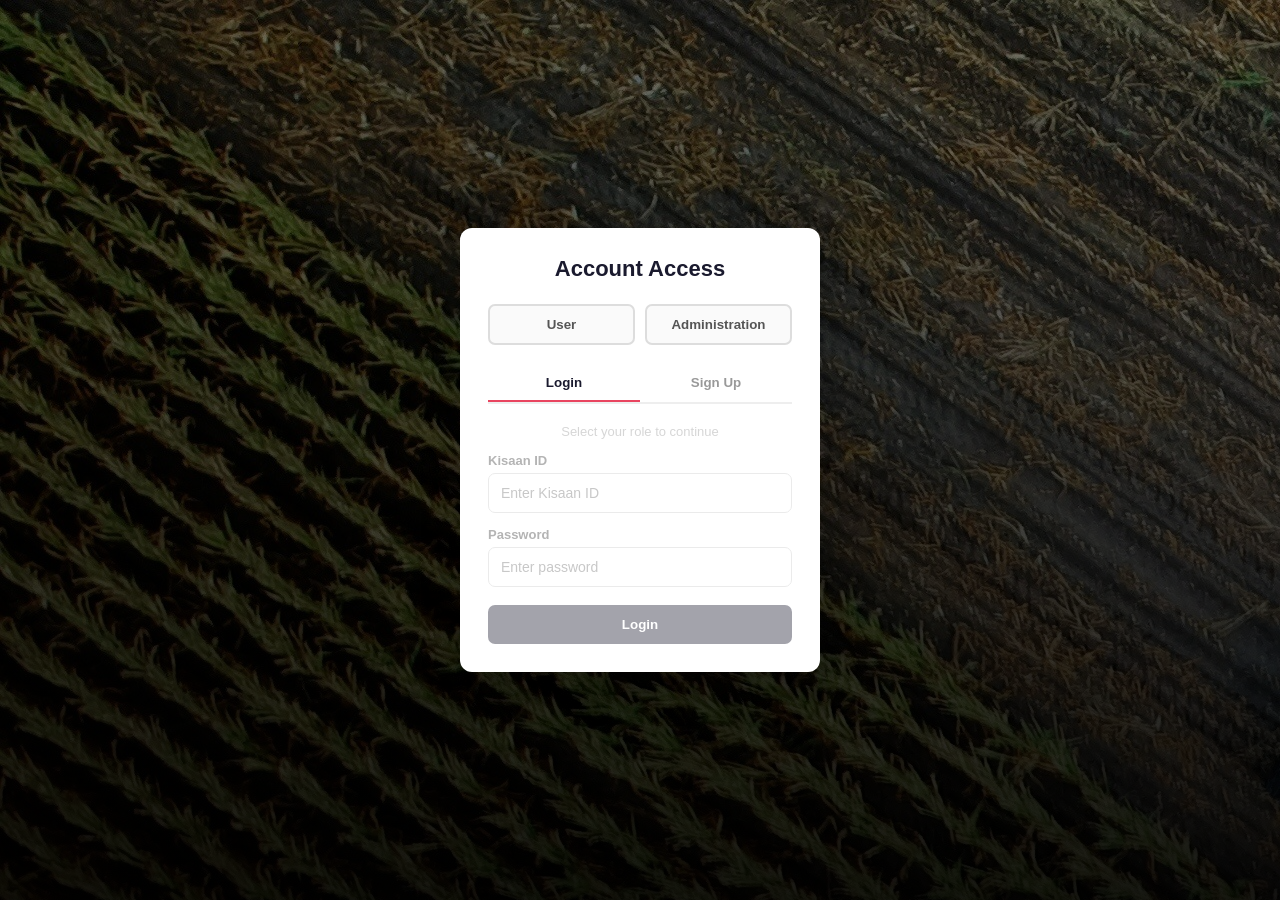
==== templates/login.html @ 935d1d6b "add login page" ====
<!DOCTYPE html>
<html lang="en">
<head>
    <meta charset="UTF-8">
    <meta name="viewport" content="width=device-width, initial-scale=1.0">
    <link rel="stylesheet" href="../static/css/login.css">
    <title>Login</title>
</head>

<body>
    
    <div class="modal-overlay">

        <div class="login-card">

            <h2>Account Access</h2>

            <div class="role-selection">
                <button type="button" class="role-btn" data-role="user"> User </button>
                <button type="button" class="role-btn" data-role="admin"> Administration </button>
            </div>

            <div class="mode-selection">
                <button type="button" class="mode-btn active" data-mode="login"> Login </button>
                <button type="button" class="mode-btn" data-mode="signup"> Sign Up </button>
            </div>

            
            <div class="form-container">

                <p class="instruction">
                    Select your role to continue
                </p>

                <!-- Login form -->
                <form class="auth-form login-form">

                    <div class="user-field">
                        <label for="login-user-id">Kisaan ID</label>
                        <input
                            id="login-user-id"
                            type="text"
                            placeholder="Enter Kisaan ID"
                            required
                        >
                    </div>

                    <div class="admin-field">
                        <label for="login-admin-id">Center ID</label>
                        <input
                            id="login-admin-id"
                            type="text"
                            placeholder="Enter Center ID"
                            required
                        >
                    </div>

                    <div>
                        <label for="login-password">Password</label>
                        <input
                            id="login-password"
                            type="password"
                            placeholder="Enter password"
                            required
                        >
                    </div>

                    <button type="submit" class="submit-btn">
                        Login
                    </button>

                </form>


                <!-- Signup form -->
                <form class="auth-form signup-form">

                    <div class="user-field">
                        <label for="signup-user-id">Kisaan ID</label>
                        <input
                            id="signup-user-id"
                            type="text"
                            placeholder="Enter Kisaan ID"
                            required
                        >
                    </div>

                    <div class="admin-field">
                        <label for="signup-admin-id">Center ID</label>
                        <input
                            id="signup-admin-id"
                            type="text"
                            placeholder="Enter Center ID"
                            required
                        >
                    </div>

                    <div>
                        <label for="signup-password">Password</label>
                        <input
                            id="signup-password"
                            type="password"
                            placeholder="Create password"
                            required
                        >
                    </div>

                    <div>
                        <label for="confirm-password">Confirm Password</label>
                        <input
                            id="confirm-password"
                            type="password"
                            placeholder="Confirm password"
                            required
                        >
                    </div>

                    <button type="submit" class="submit-btn">
                        Sign Up
                    </button>

                </form>

            </div>

        </div>

    </div>

    <script src="../static/js/login.js"></script>

</body>
</html>
---- static/css/login.css ----
* {
    margin: 0;
    padding: 0;
    box-sizing: border-box;
}

body {
    min-height: 100vh;
    font-family: Arial, sans-serif;
    background: #f5f5f7;
}


/* Dark background */

.modal-overlay {
    position: fixed;
    inset: 0;

    display: flex;
    justify-content: center;
    align-items: center;

    /* background: rgba(0, 0, 0, 0.5); */
      background-image: linear-gradient(to top, rgba(0, 0, 0, 0.9), rgba(0, 0, 0, 0.5)), url("../images/no-one-cares-l_5MJnbrmrs-unsplash.jpg");


    padding: 20px;
}


/* Card */

.login-card {
    width: 360px;
    max-width: 100%;

    padding: 28px;

    background: white;
    border-radius: 12px;

    box-shadow: 0 15px 40px rgba(0, 0, 0, 0.2);
}

.login-card h2 {
    margin-bottom: 22px;

    text-align: center;

    color: #1a1a2e;
    font-size: 22px;
}


/* User / Administration */

.role-selection {
    display: flex;
    gap: 10px;

    margin-bottom: 20px;
}

.role-btn {
    flex: 1;

    padding: 11px;

    border: 2px solid #ddd;
    border-radius: 7px;

    background: #fafafa;
    color: #555;

    font-weight: 600;

    cursor: pointer;

    transition: 0.2s;
}

.role-btn:hover,
.role-btn.selected {
    border-color: #e94560;

    background: #e94560;
    color: white;
}


/* Login / Sign Up */

.mode-selection {
    display: flex;

    border-bottom: 2px solid #eee;

    margin-bottom: 20px;
}

.mode-btn {
    flex: 1;

    padding: 10px;

    border: none;
    border-bottom: 2px solid transparent;

    background: none;

    color: #999;

    font-weight: 600;

    cursor: pointer;
}

.mode-btn.active {
    color: #1a1a2e;
    border-bottom-color: #e94560;
}


/* Form locked initially */

.form-container {
    opacity: 0.4;
    pointer-events: none;

    transition: opacity 0.2s;
}

.form-container.enabled {
    opacity: 1;
    pointer-events: auto;
}

.instruction {
    margin-bottom: 14px;

    text-align: center;

    color: #999;
    font-size: 13px;
}


/* Forms */

.auth-form {
    display: flex;
    flex-direction: column;
    gap: 14px;
}

.auth-form label {
    display: block;

    margin-bottom: 5px;

    color: #444;

    font-size: 13px;
    font-weight: 600;
}

.auth-form input {
    width: 100%;

    padding: 11px 12px;

    border: 1px solid #ccc;
    border-radius: 7px;

    font-size: 14px;

    outline: none;
}

.auth-form input:focus {
    border-color: #e94560;

    box-shadow: 0 0 0 2px rgba(233, 69, 96, 0.1);
}


/* Submit */

.submit-btn {
    width: 100%;

    padding: 12px;

    margin-top: 4px;

    border: none;
    border-radius: 7px;

    background: #1a1a2e;
    color: white;

    font-weight: 600;

    cursor: pointer;

    transition: 0.2s;
}

.submit-btn:hover {
    background: #e94560;
}


/* Initial state */

.admin-field,
.signup-form {
    display: none;
}


/* Mobile */

@media (max-width: 480px) {

    .login-card {
        padding: 24px 20px;
    }

    .login-card h2 {
        font-size: 20px;
    }

    .role-btn {
        font-size: 14px;
    }
}
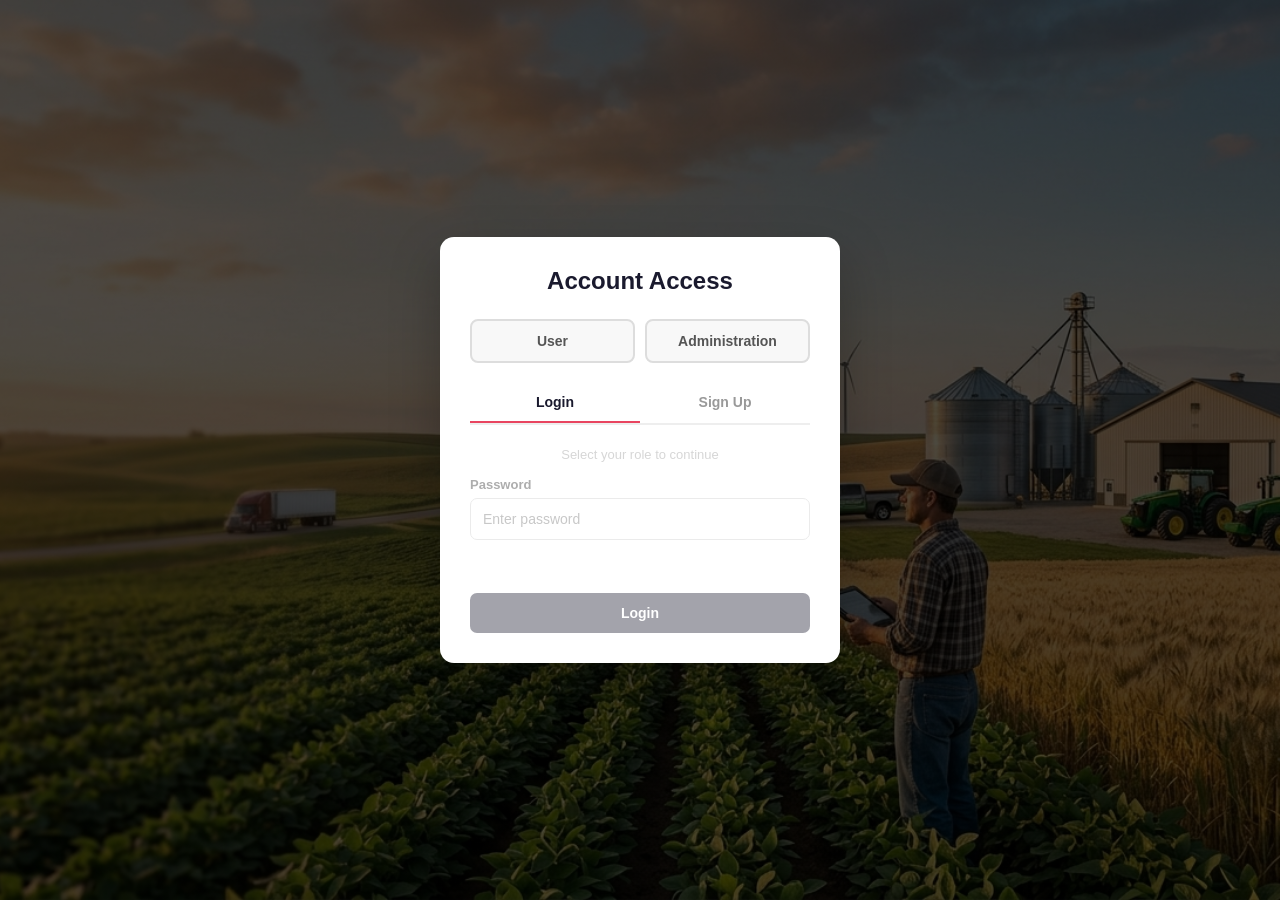
==== commit 6f98777d: "updated login files and images folder" ====
--- a/templates/login.html
+++ b/templates/login.html
@@ -1,121 +1,311 @@
 <!DOCTYPE html>
 <html lang="en">
+
 <head>
     <meta charset="UTF-8">
     <meta name="viewport" content="width=device-width, initial-scale=1.0">
+
     <link rel="stylesheet" href="../static/css/login.css">
-    <title>Login</title>
+
+    <title>Account Access</title>
 </head>
 
 <body>
-    
-    <div class="modal-overlay">
+
+    <div class="modal-overlay" id="login-modal">
 
         <div class="login-card">
 
             <h2>Account Access</h2>
 
+            <!-- ================= ROLE ================= -->
+
             <div class="role-selection">
-                <button type="button" class="role-btn" data-role="user"> User </button>
-                <button type="button" class="role-btn" data-role="admin"> Administration </button>
+
+                <button
+                    type="button"
+                    class="role-btn"
+                    data-role="user">
+                    User
+                </button>
+
+                <button
+                    type="button"
+                    class="role-btn"
+                    data-role="admin">
+                    Administration
+                </button>
+
             </div>
 
+
+            <!-- ================= LOGIN / SIGNUP ================= -->
+
             <div class="mode-selection">
-                <button type="button" class="mode-btn active" data-mode="login"> Login </button>
-                <button type="button" class="mode-btn" data-mode="signup"> Sign Up </button>
+
+                <button
+                    type="button"
+                    class="mode-btn active"
+                    data-mode="login">
+                    Login
+                </button>
+
+                <button
+                    type="button"
+                    class="mode-btn"
+                    data-mode="signup">
+                    Sign Up
+                </button>
+
             </div>
 
-            
+
+            <!-- ================= FORM AREA ================= -->
+
             <div class="form-container">
 
                 <p class="instruction">
                     Select your role to continue
                 </p>
 
-                <!-- Login form -->
-                <form class="auth-form login-form">
+
+                <!-- ================= LOGIN ================= -->
+
+                <form
+                    class="auth-form login-form"
+                    id="login-form"
+                    novalidate>
+
+                    <!-- User Aadhaar -->
 
                     <div class="user-field">
-                        <label for="login-user-id">Kisaan ID</label>
-                        <input
-                            id="login-user-id"
-                            type="text"
-                            placeholder="Enter Kisaan ID"
-                            required
-                        >
-                    </div>
+
+                        <label for="login-aadhar">
+                            Aadhaar Number
+                        </label>
+
+                        <input
+                            id="login-aadhar"
+                            name="aadhar"
+                            type="text"
+                            inputmode="numeric"
+                            maxlength="12"
+                            placeholder="Enter 12-digit Aadhaar number">
+
+                        <small class="error-message"></small>
+
+                    </div>
+
+
+                    <!-- Admin Username -->
 
                     <div class="admin-field">
-                        <label for="login-admin-id">Center ID</label>
-                        <input
-                            id="login-admin-id"
-                            type="text"
-                            placeholder="Enter Center ID"
-                            required
-                        >
-                    </div>
+
+                        <label for="login-username">
+                            Username
+                        </label>
+
+                        <input
+                            id="login-username"
+                            name="username"
+                            type="text"
+                            placeholder="Enter username">
+
+                        <small class="error-message"></small>
+
+                    </div>
+
+
+                    <!-- Password -->
 
                     <div>
-                        <label for="login-password">Password</label>
+
+                        <label for="login-password">
+                            Password
+                        </label>
+
                         <input
                             id="login-password"
+                            name="password"
                             type="password"
-                            placeholder="Enter password"
-                            required
-                        >
-                    </div>
-
-                    <button type="submit" class="submit-btn">
+                            placeholder="Enter password">
+
+                        <small class="error-message"></small>
+
+                    </div>
+
+
+                    <p class="form-status"></p>
+
+
+                    <button
+                        type="submit"
+                        class="submit-btn">
                         Login
                     </button>
 
                 </form>
 
 
-                <!-- Signup form -->
-                <form class="auth-form signup-form">
+
+                <!-- ================= SIGN UP ================= -->
+
+                <form
+                    class="auth-form signup-form"
+                    id="signup-form"
+                    novalidate>
+
+                    <!-- User Aadhaar -->
 
                     <div class="user-field">
-                        <label for="signup-user-id">Kisaan ID</label>
-                        <input
-                            id="signup-user-id"
-                            type="text"
-                            placeholder="Enter Kisaan ID"
-                            required
-                        >
-                    </div>
+
+                        <label for="signup-aadhar">
+                            Aadhaar Number
+                        </label>
+
+                        <input
+                            id="signup-aadhar"
+                            name="aadhar"
+                            type="text"
+                            inputmode="numeric"
+                            maxlength="12"
+                            placeholder="Enter 12-digit Aadhaar number">
+
+                        <small class="error-message"></small>
+
+                    </div>
+
+
+                    <!-- User Name -->
+
+                    <div class="user-field">
+
+                        <label for="signup-name">
+                            Full Name
+                        </label>
+
+                        <input
+                            id="signup-name"
+                            name="name"
+                            type="text"
+                            placeholder="Enter your full name">
+
+                        <small class="error-message"></small>
+
+                    </div>
+
+
+                    <!-- User Mobile -->
+
+                    <div class="user-field">
+
+                        <label for="signup-mobile">
+                            Mobile Number
+                        </label>
+
+                        <input
+                            id="signup-mobile"
+                            name="mobile"
+                            type="tel"
+                            inputmode="numeric"
+                            maxlength="10"
+                            placeholder="Enter 10-digit mobile number">
+
+                        <small class="error-message"></small>
+
+                    </div>
+
+
+                    <!-- OTP -->
+
+                    <div class="user-field otp-field">
+
+                        <label for="signup-otp">
+                            OTP
+                        </label>
+
+                        <input
+                            id="signup-otp"
+                            name="otp"
+                            type="text"
+                            inputmode="numeric"
+                            maxlength="6"
+                            placeholder="Enter 6-digit OTP">
+
+                        <small class="otp-status"></small>
+                        <small class="error-message"></small>
+
+                    </div>
+
+
+                    <!-- Admin Username -->
 
                     <div class="admin-field">
-                        <label for="signup-admin-id">Center ID</label>
-                        <input
-                            id="signup-admin-id"
-                            type="text"
-                            placeholder="Enter Center ID"
-                            required
-                        >
-                    </div>
+
+                        <label for="signup-username">
+                            Username
+                        </label>
+
+                        <input
+                            id="signup-username"
+                            name="username"
+                            type="text"
+                            placeholder="Create username">
+
+                        <small class="error-message"></small>
+
+                    </div>
+
+
+                    <!-- Password -->
 
                     <div>
-                        <label for="signup-password">Password</label>
+
+                        <label for="signup-password">
+                            Password
+                        </label>
+
                         <input
                             id="signup-password"
+                            name="password"
                             type="password"
-                            placeholder="Create password"
-                            required
-                        >
-                    </div>
+                            placeholder="Create password">
+
+                        <small class="password-hint">
+                            Minimum 8 characters, including uppercase,
+                            lowercase and a number.
+                        </small>
+
+                        <small class="error-message"></small>
+
+                    </div>
+
+
+                    <!-- Confirm Password -->
 
                     <div>
-                        <label for="confirm-password">Confirm Password</label>
+
+                        <label for="confirm-password">
+                            Confirm Password
+                        </label>
+
                         <input
                             id="confirm-password"
+                            name="confirm_password"
                             type="password"
-                            placeholder="Confirm password"
-                            required
-                        >
-                    </div>
-
-                    <button type="submit" class="submit-btn">
+                            placeholder="Confirm password">
+
+                        <small class="error-message"></small>
+
+                    </div>
+
+
+                    <p class="form-status"></p>
+
+
+                    <button
+                        type="submit"
+                        class="submit-btn">
                         Sign Up
                     </button>
 
@@ -130,4 +320,5 @@
     <script src="../static/js/login.js"></script>
 
 </body>
+
 </html>
--- a/static/css/login.css
+++ b/static/css/login.css
@@ -7,11 +7,10 @@
 body {
     min-height: 100vh;
     font-family: Arial, sans-serif;
-    background: #f5f5f7;
-}
-
-
-/* Dark background */
+}
+
+
+/* ================= MODAL ================= */
 
 .modal-overlay {
     position: fixed;
@@ -21,39 +20,47 @@
     justify-content: center;
     align-items: center;
 
-    /* background: rgba(0, 0, 0, 0.5); */
-      background-image: linear-gradient(to top, rgba(0, 0, 0, 0.9), rgba(0, 0, 0, 0.5)), url("../images/no-one-cares-l_5MJnbrmrs-unsplash.jpg");
-
-
     padding: 20px;
-}
-
-
-/* Card */
+
+  background-image: linear-gradient(to top, rgba(0, 0, 0, 0.7), rgba(0, 0, 0, 0.7)), url("../images/arpit_bg.png");
+    background-position: center;
+  background-size: cover;
+  background-repeat: no-repeat;
+
+    z-index: 1000;
+}
+
+
+/* ================= CARD ================= */
 
 .login-card {
-    width: 360px;
+    width: 400px;
     max-width: 100%;
-
-    padding: 28px;
+    max-height: 90vh;
+
+    overflow-y: auto;
+
+    padding: 30px;
 
     background: white;
-    border-radius: 12px;
-
-    box-shadow: 0 15px 40px rgba(0, 0, 0, 0.2);
+
+    border-radius: 14px;
+
+    box-shadow: 0 20px 50px rgba(0, 0, 0, 0.25);
 }
 
 .login-card h2 {
-    margin-bottom: 22px;
+    margin-bottom: 24px;
 
     text-align: center;
 
     color: #1a1a2e;
-    font-size: 22px;
-}
-
-
-/* User / Administration */
+
+    font-size: 24px;
+}
+
+
+/* ================= ROLE ================= */
 
 .role-selection {
     display: flex;
@@ -65,14 +72,15 @@
 .role-btn {
     flex: 1;
 
-    padding: 11px;
+    padding: 12px;
 
     border: 2px solid #ddd;
-    border-radius: 7px;
-
-    background: #fafafa;
+    border-radius: 8px;
+
+    background: #f8f8f8;
     color: #555;
 
+    font-size: 14px;
     font-weight: 600;
 
     cursor: pointer;
@@ -80,7 +88,10 @@
     transition: 0.2s;
 }
 
-.role-btn:hover,
+.role-btn:hover {
+    border-color: #e94560;
+}
+
 .role-btn.selected {
     border-color: #e94560;
 
@@ -89,20 +100,20 @@
 }
 
 
-/* Login / Sign Up */
+/* ================= MODE ================= */
 
 .mode-selection {
     display: flex;
 
+    margin-bottom: 22px;
+
     border-bottom: 2px solid #eee;
-
-    margin-bottom: 20px;
 }
 
 .mode-btn {
     flex: 1;
 
-    padding: 10px;
+    padding: 11px;
 
     border: none;
     border-bottom: 2px solid transparent;
@@ -111,6 +122,7 @@
 
     color: #999;
 
+    font-size: 14px;
     font-weight: 600;
 
     cursor: pointer;
@@ -118,14 +130,16 @@
 
 .mode-btn.active {
     color: #1a1a2e;
+
     border-bottom-color: #e94560;
 }
 
 
-/* Form locked initially */
+/* ================= FORM CONTAINER ================= */
 
 .form-container {
     opacity: 0.4;
+
     pointer-events: none;
 
     transition: opacity 0.2s;
@@ -133,33 +147,41 @@
 
 .form-container.enabled {
     opacity: 1;
+
     pointer-events: auto;
 }
 
 .instruction {
-    margin-bottom: 14px;
+    margin-bottom: 15px;
 
     text-align: center;
 
     color: #999;
+
     font-size: 13px;
 }
 
 
-/* Forms */
+/* ================= FORMS ================= */
 
 .auth-form {
     display: flex;
+
     flex-direction: column;
-    gap: 14px;
+
+    gap: 15px;
+}
+
+.auth-form > div {
+    width: 100%;
 }
 
 .auth-form label {
     display: block;
 
-    margin-bottom: 5px;
-
-    color: #444;
+    margin-bottom: 6px;
+
+    color: #333;
 
     font-size: 13px;
     font-weight: 600;
@@ -168,14 +190,16 @@
 .auth-form input {
     width: 100%;
 
-    padding: 11px 12px;
+    padding: 12px;
 
     border: 1px solid #ccc;
     border-radius: 7px;
 
+    outline: none;
+
     font-size: 14px;
 
-    outline: none;
+    transition: 0.2s;
 }
 
 .auth-form input:focus {
@@ -185,21 +209,98 @@
 }
 
 
-/* Submit */
+/* ================= ERRORS ================= */
+
+.error-message {
+    display: block;
+
+    margin-top: 5px;
+
+    color: #d93025;
+
+    font-size: 12px;
+}
+
+.input-error {
+    border-color: #d93025 !important;
+}
+
+.input-success {
+    border-color: #198754 !important;
+}
+
+
+/* ================= PASSWORD HINT ================= */
+
+.password-hint {
+    display: block;
+
+    margin-top: 5px;
+
+    color: #888;
+
+    font-size: 11px;
+
+    line-height: 1.4;
+}
+
+
+/* ================= OTP ================= */
+
+.otp-field {
+    display: none;
+}
+
+.otp-field.visible {
+    display: block;
+}
+
+.otp-status {
+    display: block;
+
+    margin-top: 5px;
+
+    color: #198754;
+
+    font-size: 12px;
+}
+
+
+/* ================= STATUS ================= */
+
+.form-status {
+    min-height: 18px;
+
+    text-align: center;
+
+    font-size: 13px;
+}
+
+.form-status.error {
+    color: #d93025;
+}
+
+.form-status.success {
+    color: #198754;
+}
+
+
+/* ================= SUBMIT ================= */
 
 .submit-btn {
     width: 100%;
 
     padding: 12px;
 
-    margin-top: 4px;
-
     border: none;
+
     border-radius: 7px;
 
     background: #1a1a2e;
+
     color: white;
 
+    font-size: 14px;
     font-weight: 600;
 
     cursor: pointer;
@@ -211,28 +312,42 @@
     background: #e94560;
 }
 
-
-/* Initial state */
-
-.admin-field,
+.submit-btn:disabled {
+    opacity: 0.6;
+
+    cursor: not-allowed;
+}
+
+
+/* ================= HIDDEN FIELDS ================= */
+
+.user-field,
+.admin-field {
+    display: none;
+}
+
 .signup-form {
     display: none;
 }
 
 
-/* Mobile */
+/* ================= MOBILE ================= */
 
 @media (max-width: 480px) {
+
+    .modal-overlay {
+        padding: 12px;
+    }
 
     .login-card {
         padding: 24px 20px;
     }
 
     .login-card h2 {
-        font-size: 20px;
+        font-size: 21px;
     }
 
     .role-btn {
-        font-size: 14px;
+        font-size: 13px;
     }
 }
